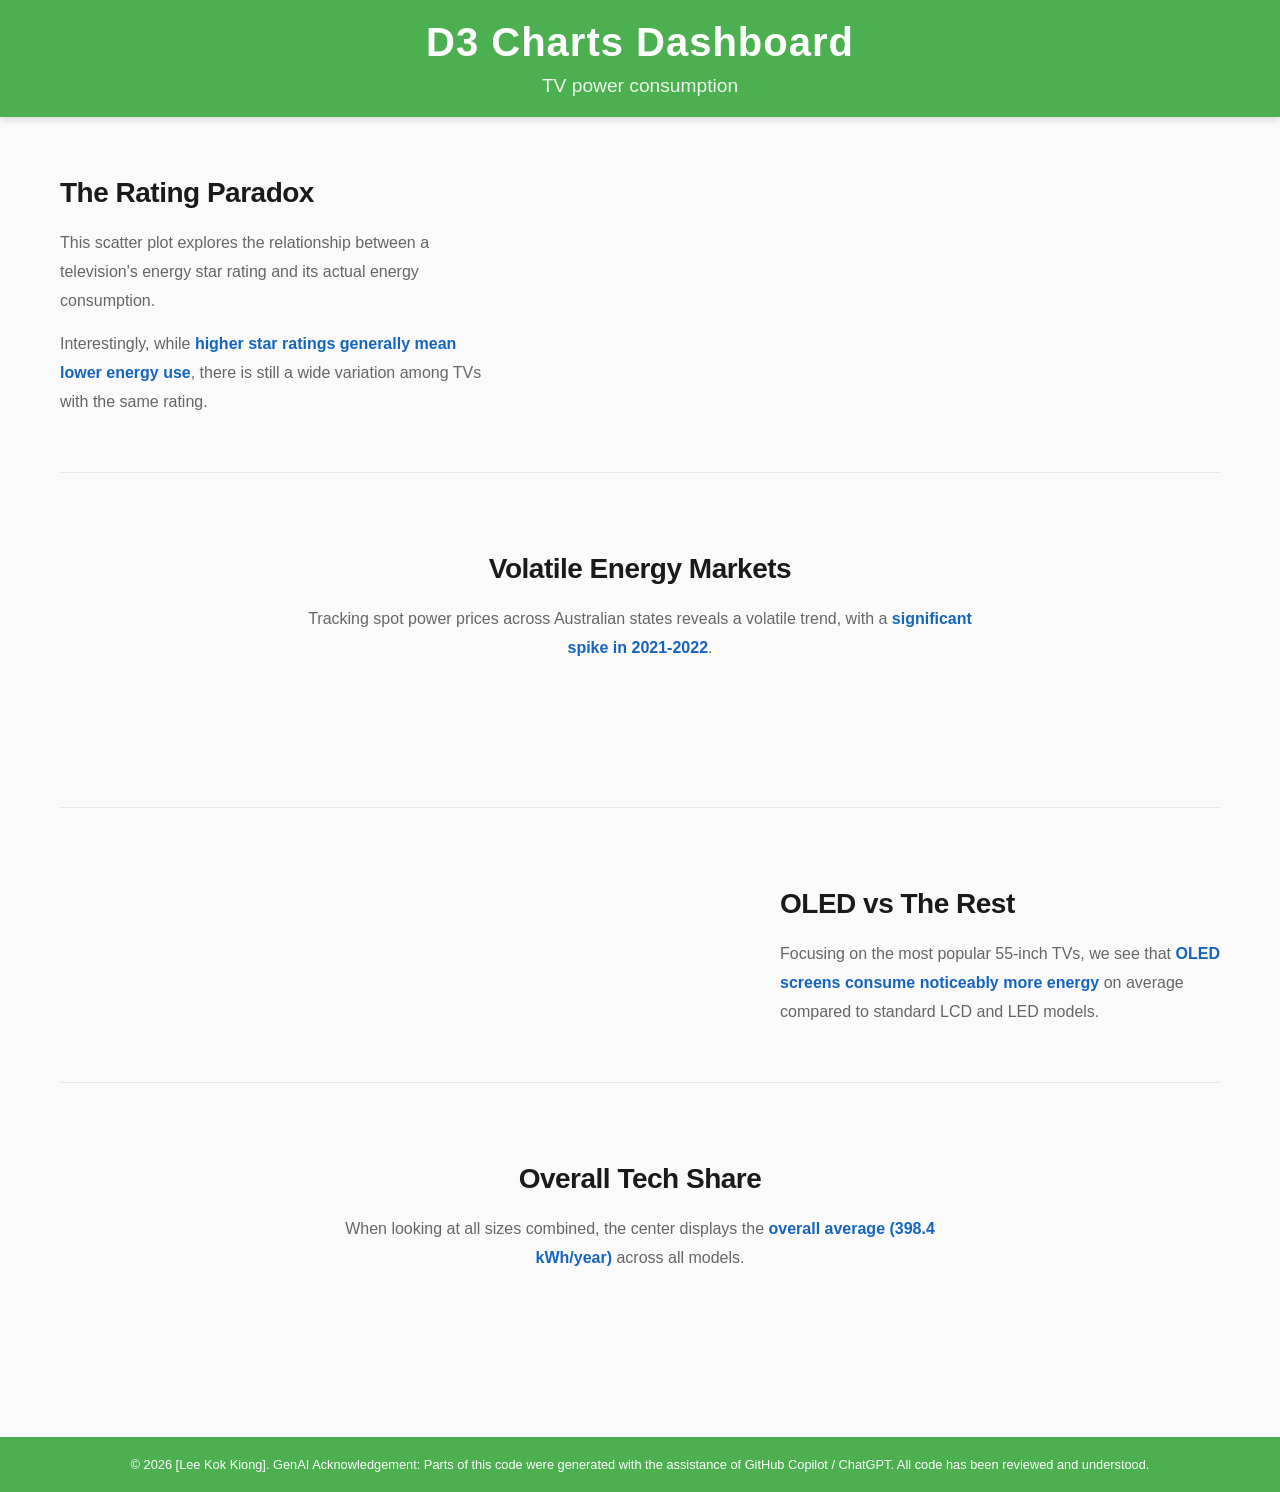
==== index.html @ 81afabbb "template" ====
<!DOCTYPE html>
<html lang="en">
<head>
  <meta charset="UTF-8">
  <meta name="viewport" content="width=device-width, initial-scale=1.0">
  <title>D3 Charts Dashboard - TV Power Consumption</title>
  <link rel="stylesheet" href="css/style.css">
</head>
<body>

  <header class="hero-header">
    <h1>D3 Charts Dashboard</h1>
    <p>TV power consumption</p>
  </header>

  <main class="dashboard-container">

    <section class="story-section">
      <div class="text-col">
        <h2>The Rating Paradox</h2>
        <p>This scatter plot explores the relationship between a television's energy star rating and its actual energy consumption.</p>
        <p>Interestingly, while <strong>higher star ratings generally mean lower energy use</strong>, there is still a wide variation among TVs with the same rating.</p>
      </div>
      <div class="chart-col">
        <div id="scatter-container"></div>
      </div>
    </section>

    <section class="story-section full-width-section">
      <div class="text-col centered">
        <h2>Volatile Energy Markets</h2>
        <p>Tracking spot power prices across Australian states reveals a volatile trend, with a <strong>significant spike in 2021-2022</strong>.</p>
      </div>
      <div class="chart-col wide-chart">
        <div id="line-container"></div>
      </div>
    </section>

    <section class="story-section reverse">
      <div class="text-col">
        <h2>OLED vs The Rest</h2>
        <p>Focusing on the most popular 55-inch TVs, we see that <strong>OLED screens consume noticeably more energy</strong> on average compared to standard LCD and LED models.</p>
      </div>
      <div class="chart-col">
        <div id="bar-container"></div>
      </div>
    </section>

    <section class="story-section centered-section">
      <div class="text-col centered">
        <h2>Overall Tech Share</h2>
        <p>When looking at all sizes combined, the center displays the <strong>overall average (398.4 kWh/year)</strong> across all models.</p>
      </div>
      <div class="chart-col">
        <div id="donut-container"></div>
      </div>
    </section>
  </main>

  <footer class="page-footer">
    <p>&copy; 2026 [Lee Kok Kiong]. GenAI Acknowledgement: Parts of this code were generated with the assistance of GitHub Copilot / ChatGPT. All code has been reviewed and understood.</p>
  </footer>

  <script src="https://d3js.org/d3.v7.min.js"></script>
  
  <script src="js/scatter-plot.js"></script>
  <script src="js/line-chart.js"></script>
  <script src="js/bar-chart.js"></script>
  <script src="js/donut-chart.js"></script>
  <script src="js/script.js"></script>
</body>
</html>
---- css/style.css ----
* {
  box-sizing: border-box;
  margin: 0;
  padding: 0;
}

.hero-header {
  background-color: #4caf50;
  color: white;
  text-align: center;
  padding: 20px 20px;
  box-shadow: 0 4px 6px rgba(0,0,0,0.1);
}

.hero-header h1 {
  font-size: 2.5rem;
  font-weight: 700;
  margin-bottom: 10px;
  letter-spacing: 1px;
}

.hero-header p {
  font-size: 1.2rem;
  font-weight: 400;
  opacity: 0.9;
}

body {
  background-color: #fafafa;
  font-family: Arial, Helvetica, sans-serif;
}

.dashboard-container {
  max-width: 1200px;
  margin: 60px auto;
  padding: 0 20px;
}

.story-section {
  display: flex;
  align-items: center;
  gap: 60px;
  margin-bottom: 80px;
  padding-bottom: 40px;
  border-bottom: 1px solid #eaeaea;
}

.text-col {
  flex: 1;
}

.text-col h2 {
  font-size: 28px;
  color: #1a1a1a;
  margin-bottom: 20px;
  font-weight: 800;
  letter-spacing: -0.5px;
}

.text-col p {
  font-size: 16px;
  color: #666;
  line-height: 1.8;
  margin-bottom: 15px;
}

.text-col strong {
  color: #1565c0;
  font-weight: 600;
}

.chart-col {
  flex: 1.5;
  min-width: 0;
}

.centered-section .chart-col {
  flex: 2.5;
  width: 100%;
}

.chart-col svg {
  width: 100%;
  height: auto;
}

.story-section.reverse {
  flex-direction: row-reverse;
}

.full-width-section {
  flex-direction: column;
  align-items: center;
}
.full-width-section .text-col.centered {
  text-align: center;
  max-width: 700px;
  margin-bottom: 30px;
}
.full-width-section .wide-chart {
  width: 100%;
}

.centered-section {
  flex-direction: column;
  align-items: center;
  border-bottom: none;
}
.centered-section .text-col {
  text-align: center;
  max-width: 600px;
  margin-bottom: 30px;
}

.centered-section {
  gap: 0px;
}

.chart-col svg {
  width: 100%;
  height: auto;
  max-height: 550px;
  display: block;
  margin: 0 auto;
}

#donut-container {
  width: 100%;
  display: flex;
  justify-content: center;
}

#donut-container svg {
  width: 100% !important;
  max-width: 90% !important;
  max-height: 600px !important;
  display: block;
  margin: 0 auto;
}

@media (max-width: 900px) {
  .story-section {
    flex-direction: column !important;
    gap: 30px;
    margin-bottom: 50px;
  }
}

.page-footer {
  text-align: center;
  padding: 20px;
  background-color: #4caf50;
  font-size: 0.8rem;
  color: white;
  margin-top: auto;
}
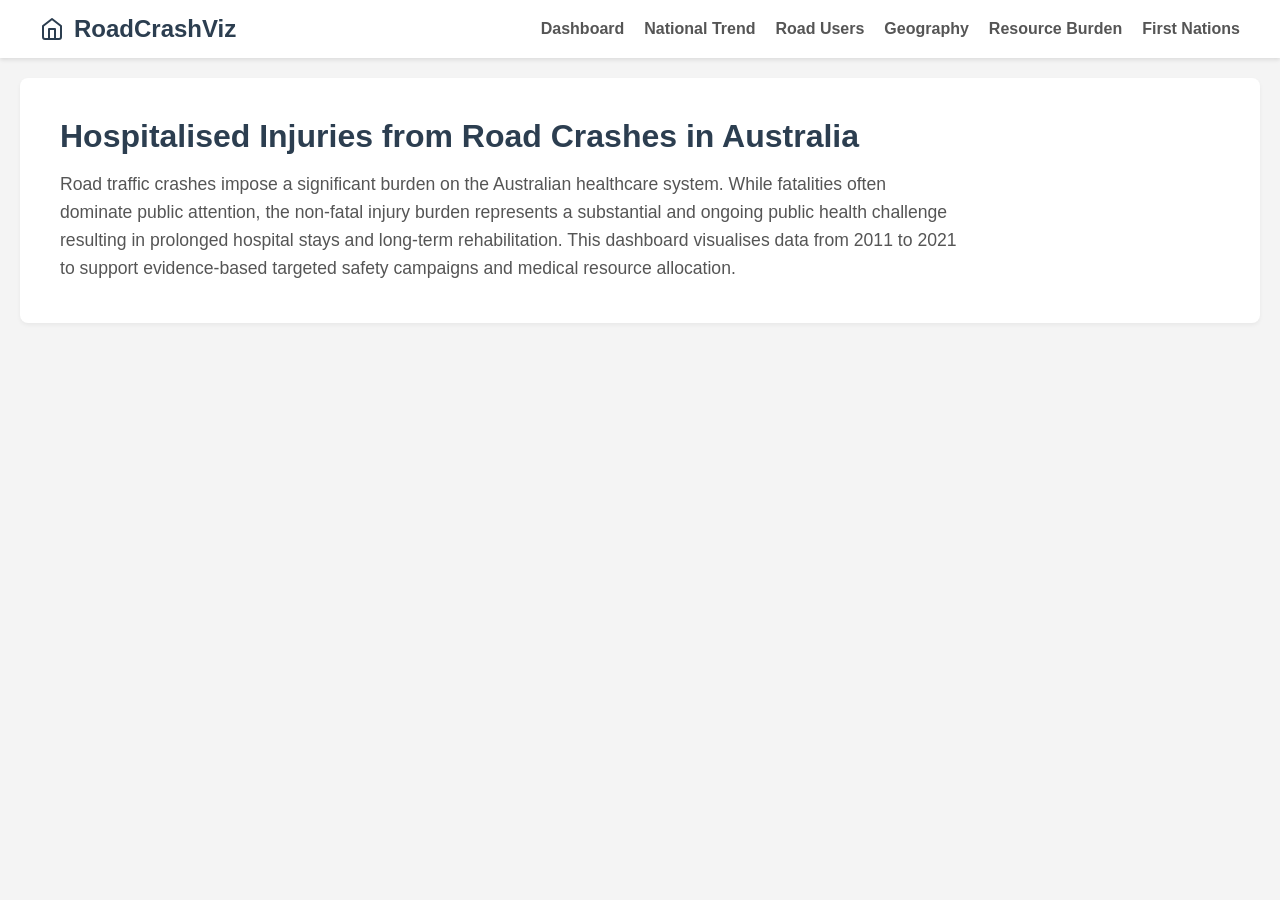
==== commit c107e453: "Revise index.html for Road Crash Dashboard Updated the HTML structure and content for a dashboard on" ====
--- a/index.html
+++ b/index.html
@@ -1,72 +1,109 @@
 <!DOCTYPE html>
 <html lang="en">
 <head>
-  <meta charset="UTF-8">
-  <meta name="viewport" content="width=device-width, initial-scale=1.0">
-  <title>D3 Charts Dashboard - TV Power Consumption</title>
-  <link rel="stylesheet" href="css/style.css">
+    <meta charset="UTF-8">
+    <meta name="viewport" content="width=device-width, initial-scale=1.0">
+    <title>Hospitalised Injuries from Road Crashes</title>
+    <style>
+        /* General Reset */
+        * {
+            margin: 0;
+            padding: 0;
+            box-sizing: border-box;
+            font-family: Arial, sans-serif;
+        }
+
+        body {
+            background-color: #f4f4f4;
+            color: #333;
+        }
+
+        /* Navigation Bar */
+        .navbar {
+            display: flex;
+            justify-content: space-between;
+            align-items: center;
+            background-color: #ffffff;
+            padding: 15px 40px;
+            box-shadow: 0 2px 4px rgba(0,0,0,0.1);
+        }
+
+        .logo {
+            font-size: 1.5rem;
+            font-weight: bold;
+            color: #2c3e50;
+            display: flex;
+            align-items: center;
+            gap: 10px;
+        }
+
+        .nav-links {
+            list-style: none;
+            display: flex;
+            gap: 20px;
+        }
+
+        .nav-links a {
+            text-decoration: none;
+            color: #555;
+            font-weight: bold;
+            transition: color 0.3s ease;
+        }
+
+        .nav-links a:hover {
+            color: #007bff;
+        }
+
+        /* Hero / Description Section */
+        .hero-section {
+            background-color: #ffffff;
+            padding: 40px;
+            margin: 20px;
+            border-radius: 8px;
+            box-shadow: 0 2px 4px rgba(0,0,0,0.05);
+        }
+
+        .hero-section h1 {
+            font-size: 2rem;
+            margin-bottom: 15px;
+            color: #2c3e50;
+        }
+
+        .hero-section p {
+            font-size: 1.1rem;
+            line-height: 1.6;
+            color: #555;
+            max-width: 900px;
+        }
+    </style>
 </head>
 <body>
 
-  <header class="hero-header">
-    <h1>D3 Charts Dashboard</h1>
-    <p>TV power consumption</p>
-  </header>
+    <!-- Navigation Bar -->
+    <nav class="navbar">
+        <div class="logo">
+            <!-- Simple SVG Logo -->
+            <svg width="24" height="24" viewBox="0 0 24 24" fill="none" stroke="#2c3e50" stroke-width="2" stroke-linecap="round" stroke-linejoin="round">
+                <path d="M3 9l9-7 9 7v11a2 2 0 0 1-2 2H5a2 2 0 0 1-2-2z"></path>
+                <polyline points="9 22 9 12 15 12 15 22"></polyline>
+            </svg>
+            RoadCrashViz
+        </div>
+        <ul class="nav-links">
+            <li><a href="#dashboard">Dashboard</a></li>
+            <li><a href="#q1">National Trend</a></li>
+            <li><a href="#q2">Road Users</a></li>
+            <li><a href="#q3">Geography</a></li>
+            <li><a href="#q4">Resource Burden</a></li>
+            <li><a href="#q5">First Nations</a></li>
+        </ul>
+    </nav>
 
-  <main class="dashboard-container">
+    <!-- Description Section -->
+    <header class="hero-section">
+        <h1>Hospitalised Injuries from Road Crashes in Australia</h1>
+        <p>Road traffic crashes impose a significant burden on the Australian healthcare system. While fatalities often dominate public attention, the non-fatal injury burden represents a substantial and ongoing public health challenge resulting in prolonged hospital stays and long-term rehabilitation. This dashboard visualises data from 2011 to 2021 to support evidence-based targeted safety campaigns and medical resource allocation.</p>
+    </header>
 
-    <section class="story-section">
-      <div class="text-col">
-        <h2>The Rating Paradox</h2>
-        <p>This scatter plot explores the relationship between a television's energy star rating and its actual energy consumption.</p>
-        <p>Interestingly, while <strong>higher star ratings generally mean lower energy use</strong>, there is still a wide variation among TVs with the same rating.</p>
-      </div>
-      <div class="chart-col">
-        <div id="scatter-container"></div>
-      </div>
-    </section>
-
-    <section class="story-section full-width-section">
-      <div class="text-col centered">
-        <h2>Volatile Energy Markets</h2>
-        <p>Tracking spot power prices across Australian states reveals a volatile trend, with a <strong>significant spike in 2021-2022</strong>.</p>
-      </div>
-      <div class="chart-col wide-chart">
-        <div id="line-container"></div>
-      </div>
-    </section>
-
-    <section class="story-section reverse">
-      <div class="text-col">
-        <h2>OLED vs The Rest</h2>
-        <p>Focusing on the most popular 55-inch TVs, we see that <strong>OLED screens consume noticeably more energy</strong> on average compared to standard LCD and LED models.</p>
-      </div>
-      <div class="chart-col">
-        <div id="bar-container"></div>
-      </div>
-    </section>
-
-    <section class="story-section centered-section">
-      <div class="text-col centered">
-        <h2>Overall Tech Share</h2>
-        <p>When looking at all sizes combined, the center displays the <strong>overall average (398.4 kWh/year)</strong> across all models.</p>
-      </div>
-      <div class="chart-col">
-        <div id="donut-container"></div>
-      </div>
-    </section>
-  </main>
-
-  <footer class="page-footer">
-    <p>&copy; 2026 [Lee Kok Kiong]. GenAI Acknowledgement: Parts of this code were generated with the assistance of GitHub Copilot / ChatGPT. All code has been reviewed and understood.</p>
-  </footer>
-
-  <script src="https://d3js.org/d3.v7.min.js"></script>
-  
-  <script src="js/scatter-plot.js"></script>
-  <script src="js/line-chart.js"></script>
-  <script src="js/bar-chart.js"></script>
-  <script src="js/donut-chart.js"></script>
-  <script src="js/script.js"></script>
 </body>
-</html>+</html>
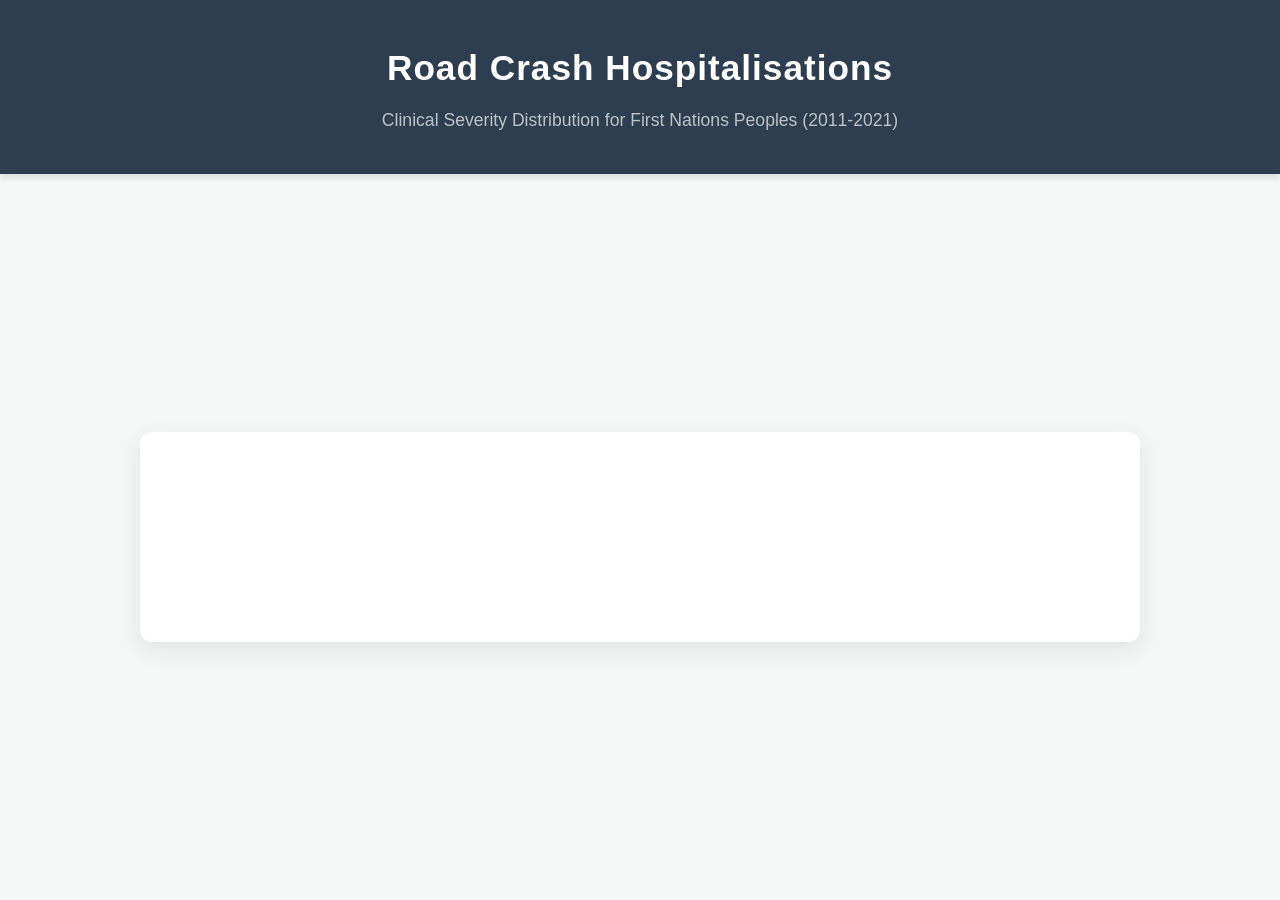
==== commit a7e181c3: "Q5" ====
--- a/index.html
+++ b/index.html
@@ -1,109 +1,27 @@
 <!DOCTYPE html>
 <html lang="en">
 <head>
-    <meta charset="UTF-8">
-    <meta name="viewport" content="width=device-width, initial-scale=1.0">
-    <title>Hospitalised Injuries from Road Crashes</title>
-    <style>
-        /* General Reset */
-        * {
-            margin: 0;
-            padding: 0;
-            box-sizing: border-box;
-            font-family: Arial, sans-serif;
-        }
-
-        body {
-            background-color: #f4f4f4;
-            color: #333;
-        }
-
-        /* Navigation Bar */
-        .navbar {
-            display: flex;
-            justify-content: space-between;
-            align-items: center;
-            background-color: #ffffff;
-            padding: 15px 40px;
-            box-shadow: 0 2px 4px rgba(0,0,0,0.1);
-        }
-
-        .logo {
-            font-size: 1.5rem;
-            font-weight: bold;
-            color: #2c3e50;
-            display: flex;
-            align-items: center;
-            gap: 10px;
-        }
-
-        .nav-links {
-            list-style: none;
-            display: flex;
-            gap: 20px;
-        }
-
-        .nav-links a {
-            text-decoration: none;
-            color: #555;
-            font-weight: bold;
-            transition: color 0.3s ease;
-        }
-
-        .nav-links a:hover {
-            color: #007bff;
-        }
-
-        /* Hero / Description Section */
-        .hero-section {
-            background-color: #ffffff;
-            padding: 40px;
-            margin: 20px;
-            border-radius: 8px;
-            box-shadow: 0 2px 4px rgba(0,0,0,0.05);
-        }
-
-        .hero-section h1 {
-            font-size: 2rem;
-            margin-bottom: 15px;
-            color: #2c3e50;
-        }
-
-        .hero-section p {
-            font-size: 1.1rem;
-            line-height: 1.6;
-            color: #555;
-            max-width: 900px;
-        }
-    </style>
+  <meta charset="UTF-8">
+  <meta name="viewport" content="width=device-width, initial-scale=1.0">
+  <title>Q5: First Nations Clinical Severity</title>
+  <link rel="stylesheet" href="css/style.css">
 </head>
 <body>
 
-    <!-- Navigation Bar -->
-    <nav class="navbar">
-        <div class="logo">
-            <!-- Simple SVG Logo -->
-            <svg width="24" height="24" viewBox="0 0 24 24" fill="none" stroke="#2c3e50" stroke-width="2" stroke-linecap="round" stroke-linejoin="round">
-                <path d="M3 9l9-7 9 7v11a2 2 0 0 1-2 2H5a2 2 0 0 1-2-2z"></path>
-                <polyline points="9 22 9 12 15 12 15 22"></polyline>
-            </svg>
-            RoadCrashViz
-        </div>
-        <ul class="nav-links">
-            <li><a href="#dashboard">Dashboard</a></li>
-            <li><a href="#q1">National Trend</a></li>
-            <li><a href="#q2">Road Users</a></li>
-            <li><a href="#q3">Geography</a></li>
-            <li><a href="#q4">Resource Burden</a></li>
-            <li><a href="#q5">First Nations</a></li>
-        </ul>
-    </nav>
+  <header class="hero-header">
+    <h1>Road Crash Hospitalisations</h1>
+    <p>Clinical Severity Distribution for First Nations Peoples (2011-2021)</p>
+  </header>
 
-    <!-- Description Section -->
-    <header class="hero-section">
-        <h1>Hospitalised Injuries from Road Crashes in Australia</h1>
-        <p>Road traffic crashes impose a significant burden on the Australian healthcare system. While fatalities often dominate public attention, the non-fatal injury burden represents a substantial and ongoing public health challenge resulting in prolonged hospital stays and long-term rehabilitation. This dashboard visualises data from 2011 to 2021 to support evidence-based targeted safety campaigns and medical resource allocation.</p>
-    </header>
+  <main class="dashboard-container">
+    <div class="chart-wrapper">
+      <svg id="q5-heatmap"></svg>
+    </div>
+  </main>
 
+  <div id="tooltip"></div>
+
+  <script src="https://d3js.org/d3.v7.min.js"></script>
+  <script src="js/q5.js"></script>
 </body>
-</html>
+</html>
--- a/css/style.css
+++ b/css/style.css
@@ -0,0 +1,140 @@
+/* ==========================================================================
+   1. Global Reset & Base Styles
+   ========================================================================== */
+* {
+    box-sizing: border-box;
+    margin: 0;
+    padding: 0;
+}
+
+body {
+    font-family: 'Segoe UI', Roboto, Helvetica, Arial, sans-serif;
+    background-color: #f4f7f6; /* 柔和的浅灰背景 | Soft light grey background */
+    color: #333;
+    line-height: 1.6;
+    display: flex;
+    flex-direction: column;
+    min-height: 100vh;
+}
+
+/* ==========================================================================
+   2. Header (顶部横条)
+   ========================================================================== */
+.hero-header {
+    background-color: #2c3e50;
+    color: #ffffff;
+    text-align: center;
+    padding: 40px 20px;
+    box-shadow: 0 4px 6px rgba(0,0,0,0.1);
+}
+
+.hero-header h1 {
+    font-size: 2.2rem;
+    margin-bottom: 10px;
+    letter-spacing: 1px;
+}
+
+.hero-header p {
+    font-size: 1.1rem;
+    color: #bdc3c7;
+}
+
+/* ==========================================================================
+   3. Dashboard Container (图表主区域)
+   ========================================================================== */
+.dashboard-container {
+    flex: 1;
+    display: flex;
+    justify-content: center;
+    align-items: center;
+    padding: 40px 20px;
+    width: 100%;
+}
+
+/* 给图表加一个白色卡片底座，更有质感 */
+/* Add a white card base to the chart for better texture/quality */
+.chart-wrapper {
+    background-color: #ffffff;
+    border-radius: 12px;
+    padding: 30px;
+    box-shadow: 0 8px 24px rgba(0,0,0,0.08);
+    width: 100%;
+    max-width: 1000px;
+    display: flex;
+    justify-content: center;
+    overflow-x: auto; /* 防止小屏幕下图表撑破容器 | Prevent chart from breaking container on small screens */
+}
+
+/* ==========================================================================
+   4. D3 Chart Specific Styles (热力图)
+   ========================================================================== */
+#q5-heatmap {
+    width: 100%;
+    height: auto;
+    max-width: 900px;
+    overflow: visible; /* 允许图例等元素溢出显示 | Allow elements like legends to overflow */
+}
+
+/* 热力图方块样式 */
+/* Heatmap cell styles */
+.cell {
+    transition: stroke 0.2s, opacity 0.2s;
+    cursor: pointer;
+}
+
+/* 鼠标悬停时高亮边框 */
+/* Highlight border on hover */
+.cell:hover {
+    stroke: #2c3e50;
+    stroke-width: 2px;
+}
+
+/* 坐标轴通用样式 */
+/* Axis general styles */
+.x-axis text,
+.y-axis text {
+    font-size: 13px;
+    fill: #555;
+    font-weight: 500;
+}
+
+.x-axis path,
+.y-axis path,
+.x-axis line,
+.y-axis line {
+    stroke: #ddd;
+}
+
+/* 轴标签 */
+/* Axis labels */
+.axis-label {
+    font-size: 14px;
+    font-weight: bold;
+    fill: #2c3e50;
+}
+
+/* 图例文字 */
+/* Legend text */
+.legend-label {
+    font-size: 12px;
+    fill: #666;
+    font-weight: 500;
+}
+
+/* ==========================================================================
+   5. Tooltip Styles (全局悬浮提示框)
+   ========================================================================== */
+#tooltip {
+    position: absolute;
+    opacity: 0;
+    background-color: rgba(0, 0, 0, 0.85);
+    color: #ffffff;
+    padding: 10px 14px;
+    border-radius: 6px;
+    pointer-events: none; /* 防止鼠标挡住提示框，导致闪烁 */
+    font-size: 14px;
+    transition: opacity 0.2s ease-in-out;
+    box-shadow: 0 4px 8px rgba(0, 0, 0, 0.2);
+    z-index: 1000;
+    line-height: 1.5; /* 让多行文字（比如年份+年龄）间距更好看 */
+}
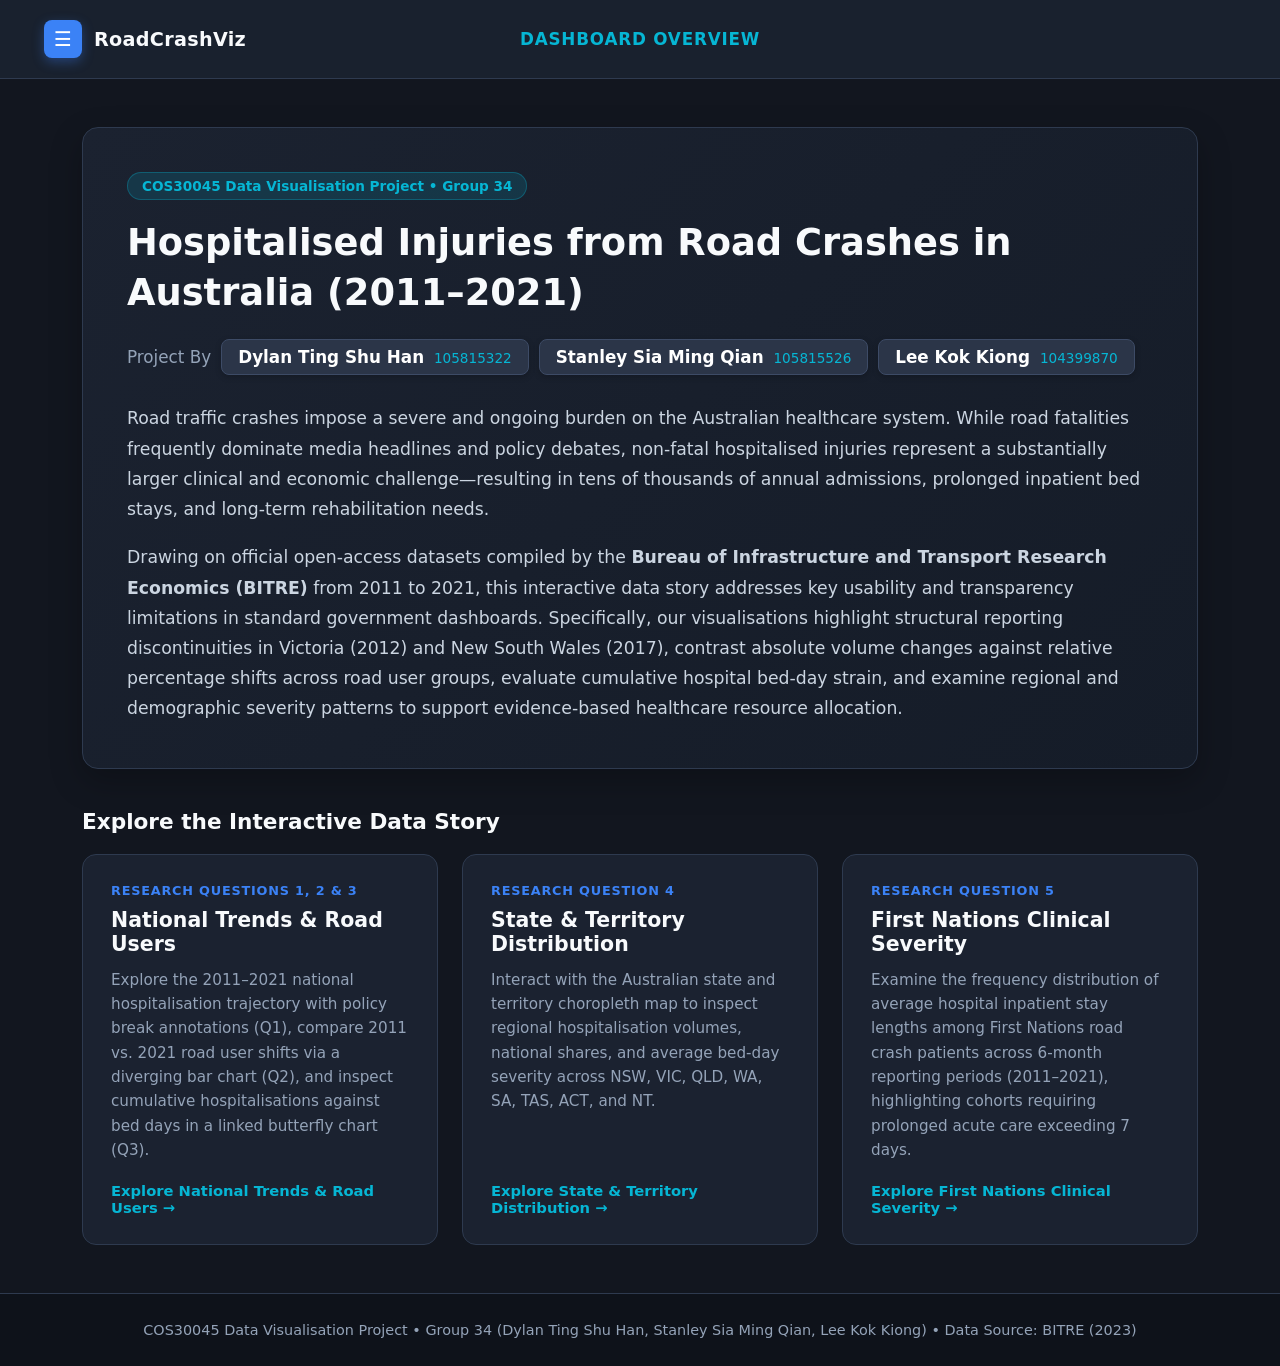
==== commit 1c0933d8: "Updated Version 2 refine index.html and create q1_2_3.html" ====
--- a/index.html
+++ b/index.html
@@ -1,27 +1,438 @@
 <!DOCTYPE html>
 <html lang="en">
 <head>
-  <meta charset="UTF-8">
-  <meta name="viewport" content="width=device-width, initial-scale=1.0">
-  <title>Q5: First Nations Clinical Severity</title>
-  <link rel="stylesheet" href="css/style.css">
+    <meta charset="UTF-8">
+    <meta name="viewport" content="width=device-width, initial-scale=1.0">
+    <title>Dashboard | Australian Road Crash Hospitalisations (2011–2021)</title>
+    <style>
+        :root {
+            --bg-dark: #12161f;
+            --bg-card: #1b2230;
+            --bg-card-hover: #232c3d;
+            --accent-blue: #3b82f6;
+            --accent-cyan: #06b6d4;
+            --accent-purple: #8b5cf6;
+            --text-main: #f8fafc;
+            --text-muted: #94a3b8;
+            --border-color: #2e3a4f;
+        }
+
+        * {
+            margin: 0;
+            padding: 0;
+            box-sizing: border-box;
+            font-family: 'Segoe UI', system-ui, -apple-system, sans-serif;
+        }
+
+        body {
+            background-color: var(--bg-dark);
+            color: var(--text-main);
+            min-height: 100vh;
+            display: flex;
+            flex-direction: column;
+        }
+
+        /* Top Navigation Bar (Left-Top Menu Only) */
+        .navbar {
+            display: grid;
+            grid-template-columns: 1fr auto 1fr;
+            align-items: center;
+            background-color: rgba(27, 34, 48, 0.95);
+            backdrop-filter: blur(10px);
+            padding: 16px 40px;
+            border-bottom: 1px solid var(--border-color);
+            position: sticky;
+            top: 0;
+            z-index: 200;
+        }
+
+        .nav-left {
+            position: relative;
+            display: flex;
+            align-items: center;
+            gap: 14px;
+            justify-self: start;
+        }
+
+        .menu-toggle {
+            display: flex;
+            align-items: center;
+            gap: 12px;
+            background: transparent;
+            border: none;
+            color: var(--text-main);
+            cursor: pointer;
+            padding: 4px 8px 4px 4px;
+            border-radius: 10px;
+            transition: background 0.2s ease;
+        }
+
+        .menu-toggle:hover {
+            background: rgba(255, 255, 255, 0.06);
+        }
+
+        .menu-icon {
+            background: var(--accent-blue);
+            color: white;
+            width: 38px;
+            height: 38px;
+            border-radius: 8px;
+            display: flex;
+            align-items: center;
+            justify-content: center;
+            font-size: 1.25rem;
+            font-weight: bold;
+            box-shadow: 0 4px 12px rgba(59, 130, 246, 0.35);
+            transition: background 0.2s ease;
+        }
+
+        .menu-toggle:hover .menu-icon {
+            background: #2563eb;
+        }
+
+        .brand-title {
+            font-size: 1.2rem;
+            font-weight: 700;
+            letter-spacing: 0.3px;
+            color: var(--text-main);
+        }
+
+        /* Left-Top Dropdown Navigation Menu */
+        .dropdown-menu {
+            position: absolute;
+            top: calc(100% + 14px);
+            left: 0;
+            width: 320px;
+            background-color: #1b2230;
+            border: 1px solid var(--border-color);
+            border-radius: 12px;
+            box-shadow: 0 16px 36px rgba(0, 0, 0, 0.55);
+            padding: 10px;
+            display: none;
+            flex-direction: column;
+            gap: 6px;
+            z-index: 300;
+        }
+
+        .dropdown-menu.open {
+            display: flex;
+        }
+
+        .dropdown-header {
+            font-size: 0.75rem;
+            text-transform: uppercase;
+            letter-spacing: 0.8px;
+            color: var(--text-muted);
+            padding: 8px 12px 4px;
+            font-weight: 700;
+        }
+
+        .dropdown-link {
+            display: flex;
+            flex-direction: column;
+            text-decoration: none;
+            padding: 10px 14px;
+            border-radius: 8px;
+            transition: all 0.2s ease;
+            border: 1px solid transparent;
+        }
+
+        .dropdown-link:hover {
+            background-color: rgba(59, 130, 246, 0.12);
+            border-color: rgba(59, 130, 246, 0.3);
+        }
+
+        .dropdown-link.active {
+            background-color: rgba(59, 130, 246, 0.2);
+            border-color: rgba(59, 130, 246, 0.5);
+        }
+
+        .dropdown-link-title {
+            font-size: 0.95rem;
+            font-weight: 700;
+            color: var(--text-main);
+            margin-bottom: 2px;
+        }
+
+        .dropdown-link-sub {
+            font-size: 0.8rem;
+            color: var(--text-muted);
+        }
+
+        .page-indicator {
+            font-size: 1.05rem;
+            font-weight: 700;
+            color: var(--accent-cyan);
+            letter-spacing: 0.8px;
+            text-transform: uppercase;
+            justify-self: center;
+        }
+
+        /* Main Container */
+        .container {
+            max-width: 1180px;
+            margin: 0 auto;
+            padding: 48px 32px;
+            flex: 1;
+        }
+
+        /* Hero Banner with Author Badges */
+        .hero-banner {
+            background: linear-gradient(135deg, #1b2230 0%, #151c28 100%);
+            border: 1px solid var(--border-color);
+            border-radius: 16px;
+            padding: 44px;
+            margin-bottom: 40px;
+            box-shadow: 0 12px 32px rgba(0, 0, 0, 0.25);
+        }
+
+        .project-tag {
+            display: inline-block;
+            background: rgba(6, 182, 212, 0.15);
+            color: var(--accent-cyan);
+            border: 1px solid rgba(6, 182, 212, 0.3);
+            padding: 5px 14px;
+            border-radius: 999px;
+            font-size: 0.85rem;
+            font-weight: 600;
+            margin-bottom: 18px;
+        }
+
+        .hero-title {
+            font-size: 2.3rem;
+            line-height: 1.35;
+            margin-bottom: 22px;
+            font-weight: 800;
+        }
+
+        .team-pills {
+            display: flex;
+            flex-wrap: wrap;
+            align-items: center;
+            gap: 10px;
+            margin-bottom: 28px;
+            font-size: 1.05rem;
+            color: var(--text-muted);
+        }
+
+        .member-badge {
+            background-color: #2b3548;
+            color: #ffffff;
+            padding: 7px 16px;
+            border-radius: 8px;
+            font-weight: 700;
+            border: 1px solid #3d4b66;
+            box-shadow: 0 2px 6px rgba(0,0,0,0.2);
+        }
+
+        .member-id {
+            color: var(--accent-cyan);
+            font-size: 0.85rem;
+            font-weight: 500;
+            margin-left: 4px;
+        }
+
+        .narrative-text p {
+            font-size: 1.08rem;
+            line-height: 1.75;
+            color: #cbd5e1;
+            margin-bottom: 18px;
+        }
+
+        .narrative-text p:last-child {
+            margin-bottom: 0;
+        }
+
+        /* Topic Navigation Cards */
+        .section-heading {
+            font-size: 1.35rem;
+            font-weight: 700;
+            margin-bottom: 20px;
+            color: var(--text-main);
+        }
+
+        .page-cards {
+            display: grid;
+            grid-template-columns: repeat(auto-fit, minmax(320px, 1fr));
+            gap: 24px;
+        }
+
+        .page-card {
+            background-color: var(--bg-card);
+            border: 1px solid var(--border-color);
+            border-radius: 14px;
+            padding: 28px;
+            text-decoration: none;
+            color: inherit;
+            display: flex;
+            flex-direction: column;
+            justify-content: space-between;
+            transition: all 0.25s ease;
+        }
+
+        .page-card:hover {
+            transform: translateY(-5px);
+            background-color: var(--bg-card-hover);
+            border-color: var(--accent-blue);
+            box-shadow: 0 10px 25px rgba(59, 130, 246, 0.15);
+        }
+
+        .page-card-tag {
+            font-size: 0.8rem;
+            font-weight: 700;
+            color: var(--accent-blue);
+            text-transform: uppercase;
+            letter-spacing: 0.8px;
+            margin-bottom: 10px;
+        }
+
+        .page-card h3 {
+            font-size: 1.28rem;
+            margin-bottom: 12px;
+            color: var(--text-main);
+        }
+
+        .page-card p {
+            font-size: 0.95rem;
+            color: var(--text-muted);
+            line-height: 1.6;
+            margin-bottom: 20px;
+        }
+
+        .card-cta {
+            font-size: 0.92rem;
+            font-weight: 700;
+            color: var(--accent-cyan);
+            display: flex;
+            align-items: center;
+            gap: 6px;
+        }
+
+        footer {
+            text-align: center;
+            padding: 28px;
+            border-top: 1px solid var(--border-color);
+            color: var(--text-muted);
+            font-size: 0.9rem;
+            background-color: #0e121a;
+        }
+    </style>
 </head>
 <body>
 
-  <header class="hero-header">
-    <h1>Road Crash Hospitalisations</h1>
-    <p>Clinical Severity Distribution for First Nations Peoples (2011-2021)</p>
-  </header>
-
-  <main class="dashboard-container">
-    <div class="chart-wrapper">
-      <svg id="q5-heatmap"></svg>
-    </div>
-  </main>
-
-  <div id="tooltip"></div>
-
-  <script src="https://d3js.org/d3.v7.min.js"></script>
-  <script src="js/q5.js"></script>
+    <!-- Top Navigation Bar (Left-Top Menu Button Only) -->
+    <nav class="navbar">
+        <div class="nav-left">
+            <button class="menu-toggle" id="menuBtn" aria-label="Toggle Navigation Menu">
+                <span class="menu-icon">☰</span>
+                <span class="brand-title">RoadCrashViz</span>
+            </button>
+
+            <!-- Dropdown Menu for All Project Pages -->
+            <div class="dropdown-menu" id="dropdownMenu">
+                <div class="dropdown-header">Select Visualisation Topic</div>
+                <a href="index.html" class="dropdown-link active">
+                    <span class="dropdown-link-title">Dashboard Overview</span>
+                    <span class="dropdown-link-sub">Project Scope, Motivation & Team</span>
+                </a>
+                <a href="q1_2_3.html" class="dropdown-link">
+                    <span class="dropdown-link-title">National Trends & Road Users</span>
+                    <span class="dropdown-link-sub">Q1 Trajectory, Q2 Net Shift & Q3 Bed Burden</span>
+                </a>
+                <a href="q4_australia_map.html" class="dropdown-link">
+                    <span class="dropdown-link-title">State & Territory Distribution</span>
+                    <span class="dropdown-link-sub">Q4 Jurisdictional Geographic Map (2021)</span>
+                </a>
+                <a href="q5_first_nations.html" class="dropdown-link">
+                    <span class="dropdown-link-title">First Nations Clinical Severity</span>
+                    <span class="dropdown-link-sub">Q5 Inpatient Stay Duration Distribution</span>
+                </a>
+            </div>
+        </div>
+
+        <div class="page-indicator">Dashboard Overview</div>
+        <div></div>
+    </nav>
+
+    <!-- Main Content -->
+    <main class="container">
+        <section class="hero-banner">
+            <span class="project-tag">COS30045 Data Visualisation Project • Group 34</span>
+            <h1 class="hero-title">Hospitalised Injuries from Road Crashes in Australia (2011–2021)</h1>
+            
+            <div class="team-pills">
+                <span>Project By</span>
+                <span class="member-badge">Dylan Ting Shu Han <span class="member-id">105815322</span></span>
+                <span class="member-badge">Stanley Sia Ming Qian <span class="member-id">105815526</span></span>
+                <span class="member-badge">Lee Kok Kiong <span class="member-id">104399870</span></span>
+            </div>
+
+            <div class="narrative-text">
+                <p>
+                    Road traffic crashes impose a severe and ongoing burden on the Australian healthcare system. While road fatalities frequently dominate media headlines and policy debates, non-fatal hospitalised injuries represent a substantially larger clinical and economic challenge—resulting in tens of thousands of annual admissions, prolonged inpatient bed stays, and long-term rehabilitation needs.
+                </p>
+                <p>
+                    Drawing on official open-access datasets compiled by the <strong>Bureau of Infrastructure and Transport Research Economics (BITRE)</strong> from 2011 to 2021, this interactive data story addresses key usability and transparency limitations in standard government dashboards. Specifically, our visualisations highlight structural reporting discontinuities in Victoria (2012) and New South Wales (2017), contrast absolute volume changes against relative percentage shifts across road user groups, evaluate cumulative hospital bed-day strain, and examine regional and demographic severity patterns to support evidence-based healthcare resource allocation.
+                </p>
+            </div>
+        </section>
+
+        <!-- Topic Storyboard Modules -->
+        <h2 class="section-heading">Explore the Interactive Data Story</h2>
+        <section class="page-cards">
+            <a href="q1_2_3.html" class="page-card">
+                <div>
+                    <div class="page-card-tag">Research Questions 1, 2 & 3</div>
+                    <h3>National Trends & Road Users</h3>
+                    <p>
+                        Explore the 2011–2021 national hospitalisation trajectory with policy break annotations (Q1), compare 2011 vs. 2021 road user shifts via a diverging bar chart (Q2), and inspect cumulative hospitalisations against bed days in a linked butterfly chart (Q3).
+                    </p>
+                </div>
+                <div class="card-cta">Explore National Trends & Road Users →</div>
+            </a>
+
+            <a href="q4_australia_map.html" class="page-card">
+                <div>
+                    <div class="page-card-tag">Research Question 4</div>
+                    <h3>State & Territory Distribution</h3>
+                    <p>
+                        Interact with the Australian state and territory choropleth map to inspect regional hospitalisation volumes, national shares, and average bed-day severity across NSW, VIC, QLD, WA, SA, TAS, ACT, and NT.
+                    </p>
+                </div>
+                <div class="card-cta">Explore State & Territory Distribution →</div>
+            </a>
+
+            <a href="q5_first_nations.html" class="page-card">
+                <div>
+                    <div class="page-card-tag">Research Question 5</div>
+                    <h3>First Nations Clinical Severity</h3>
+                    <p>
+                        Examine the frequency distribution of average hospital inpatient stay lengths among First Nations road crash patients across 6-month reporting periods (2011–2021), highlighting cohorts requiring prolonged acute care exceeding 7 days.
+                    </p>
+                </div>
+                <div class="card-cta">Explore First Nations Clinical Severity →</div>
+            </a>
+        </section>
+    </main>
+
+    <footer>
+        COS30045 Data Visualisation Project • Group 34 (Dylan Ting Shu Han, Stanley Sia Ming Qian, Lee Kok Kiong) • Data Source: BITRE (2023)
+    </footer>
+
+    <script>
+        const menuBtn = document.getElementById("menuBtn");
+        const dropdownMenu = document.getElementById("dropdownMenu");
+
+        menuBtn.addEventListener("click", (e) => {
+            e.stopPropagation();
+            dropdownMenu.classList.toggle("open");
+        });
+
+        document.addEventListener("click", (e) => {
+            if (!dropdownMenu.contains(e.target) && !menuBtn.contains(e.target)) {
+                dropdownMenu.classList.remove("open");
+            }
+        });
+    </script>
 </body>
 </html>
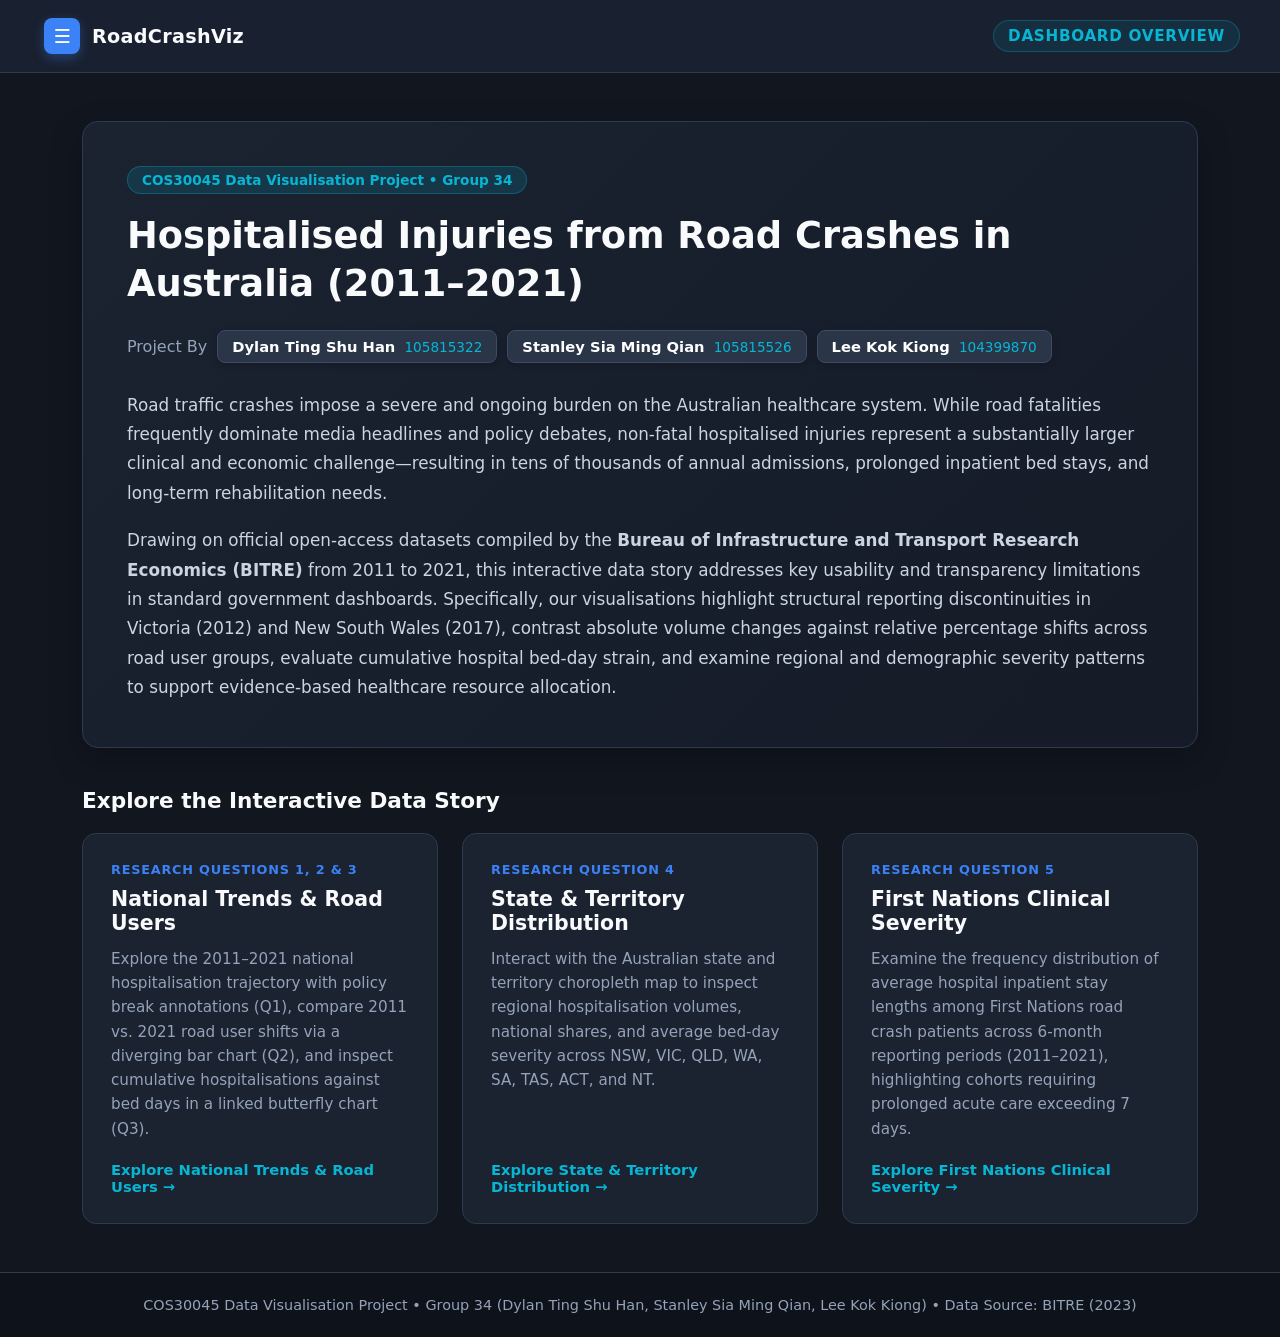
==== commit 17433eac: "Updated Version 3 refine index.html and q1_2_3.html" ====
--- a/index.html
+++ b/index.html
@@ -32,14 +32,16 @@
             flex-direction: column;
         }
 
-        /* Top Navigation Bar (Left-Top Menu Only) */
+        /* Responsive Top Navigation Bar (Adapts to Any Browser Width) */
         .navbar {
-            display: grid;
-            grid-template-columns: 1fr auto 1fr;
-            align-items: center;
-            background-color: rgba(27, 34, 48, 0.95);
+            display: flex;
+            justify-content: space-between;
+            align-items: center;
+            flex-wrap: wrap;
+            gap: 12px 20px;
+            background-color: rgba(27, 34, 48, 0.96);
             backdrop-filter: blur(10px);
-            padding: 16px 40px;
+            padding: 14px clamp(16px, 4vw, 40px);
             border-bottom: 1px solid var(--border-color);
             position: sticky;
             top: 0;
@@ -50,8 +52,7 @@
             position: relative;
             display: flex;
             align-items: center;
-            gap: 14px;
-            justify-self: start;
+            flex-shrink: 0;
         }
 
         .menu-toggle {
@@ -62,9 +63,10 @@
             border: none;
             color: var(--text-main);
             cursor: pointer;
-            padding: 4px 8px 4px 4px;
+            padding: 4px 10px 4px 4px;
             border-radius: 10px;
             transition: background 0.2s ease;
+            white-space: nowrap;
         }
 
         .menu-toggle:hover {
@@ -74,14 +76,15 @@
         .menu-icon {
             background: var(--accent-blue);
             color: white;
-            width: 38px;
-            height: 38px;
+            width: 36px;
+            height: 36px;
             border-radius: 8px;
             display: flex;
             align-items: center;
             justify-content: center;
-            font-size: 1.25rem;
+            font-size: 1.2rem;
             font-weight: bold;
+            flex-shrink: 0;
             box-shadow: 0 4px 12px rgba(59, 130, 246, 0.35);
             transition: background 0.2s ease;
         }
@@ -91,18 +94,31 @@
         }
 
         .brand-title {
-            font-size: 1.2rem;
+            font-size: clamp(1.05rem, 2vw, 1.2rem);
             font-weight: 700;
             letter-spacing: 0.3px;
             color: var(--text-main);
+        }
+
+        .page-indicator {
+            font-size: clamp(0.8rem, 1.4vw, 0.95rem);
+            font-weight: 700;
+            color: var(--accent-cyan);
+            letter-spacing: 0.7px;
+            text-transform: uppercase;
+            background: rgba(6, 182, 212, 0.1);
+            border: 1px solid rgba(6, 182, 212, 0.28);
+            padding: 6px 14px;
+            border-radius: 999px;
+            white-space: nowrap;
         }
 
         /* Left-Top Dropdown Navigation Menu */
         .dropdown-menu {
             position: absolute;
-            top: calc(100% + 14px);
+            top: calc(100% + 12px);
             left: 0;
-            width: 320px;
+            width: min(320px, calc(100vw - 32px));
             background-color: #1b2230;
             border: 1px solid var(--border-color);
             border-radius: 12px;
@@ -159,20 +175,12 @@
             color: var(--text-muted);
         }
 
-        .page-indicator {
-            font-size: 1.05rem;
-            font-weight: 700;
-            color: var(--accent-cyan);
-            letter-spacing: 0.8px;
-            text-transform: uppercase;
-            justify-self: center;
-        }
-
         /* Main Container */
         .container {
+            width: 100%;
             max-width: 1180px;
             margin: 0 auto;
-            padding: 48px 32px;
+            padding: clamp(24px, 4vw, 48px) clamp(16px, 3vw, 32px);
             flex: 1;
         }
 
@@ -181,7 +189,7 @@
             background: linear-gradient(135deg, #1b2230 0%, #151c28 100%);
             border: 1px solid var(--border-color);
             border-radius: 16px;
-            padding: 44px;
+            padding: clamp(24px, 4vw, 44px);
             margin-bottom: 40px;
             box-shadow: 0 12px 32px rgba(0, 0, 0, 0.25);
         }
@@ -199,8 +207,8 @@
         }
 
         .hero-title {
-            font-size: 2.3rem;
-            line-height: 1.35;
+            font-size: clamp(1.65rem, 3.5vw, 2.3rem);
+            line-height: 1.3;
             margin-bottom: 22px;
             font-weight: 800;
         }
@@ -211,18 +219,19 @@
             align-items: center;
             gap: 10px;
             margin-bottom: 28px;
-            font-size: 1.05rem;
+            font-size: 1rem;
             color: var(--text-muted);
         }
 
         .member-badge {
             background-color: #2b3548;
             color: #ffffff;
-            padding: 7px 16px;
+            padding: 7px 14px;
             border-radius: 8px;
             font-weight: 700;
             border: 1px solid #3d4b66;
             box-shadow: 0 2px 6px rgba(0,0,0,0.2);
+            font-size: 0.92rem;
         }
 
         .member-id {
@@ -233,7 +242,7 @@
         }
 
         .narrative-text p {
-            font-size: 1.08rem;
+            font-size: 1.05rem;
             line-height: 1.75;
             color: #cbd5e1;
             margin-bottom: 18px;
@@ -253,7 +262,7 @@
 
         .page-cards {
             display: grid;
-            grid-template-columns: repeat(auto-fit, minmax(320px, 1fr));
+            grid-template-columns: repeat(auto-fit, minmax(290px, 1fr));
             gap: 24px;
         }
 
@@ -310,7 +319,7 @@
 
         footer {
             text-align: center;
-            padding: 28px;
+            padding: 24px 16px;
             border-top: 1px solid var(--border-color);
             color: var(--text-muted);
             font-size: 0.9rem;
@@ -320,7 +329,7 @@
 </head>
 <body>
 
-    <!-- Top Navigation Bar (Left-Top Menu Button Only) -->
+    <!-- Responsive Top Navigation Bar -->
     <nav class="navbar">
         <div class="nav-left">
             <button class="menu-toggle" id="menuBtn" aria-label="Toggle Navigation Menu">
@@ -335,7 +344,7 @@
                     <span class="dropdown-link-title">Dashboard Overview</span>
                     <span class="dropdown-link-sub">Project Scope, Motivation & Team</span>
                 </a>
-                <a href="q1_2_3.html" class="dropdown-link">
+                <a href="Q1_2_3.html" class="dropdown-link">
                     <span class="dropdown-link-title">National Trends & Road Users</span>
                     <span class="dropdown-link-sub">Q1 Trajectory, Q2 Net Shift & Q3 Bed Burden</span>
                 </a>
@@ -351,7 +360,6 @@
         </div>
 
         <div class="page-indicator">Dashboard Overview</div>
-        <div></div>
     </nav>
 
     <!-- Main Content -->
@@ -380,7 +388,7 @@
         <!-- Topic Storyboard Modules -->
         <h2 class="section-heading">Explore the Interactive Data Story</h2>
         <section class="page-cards">
-            <a href="q1_2_3.html" class="page-card">
+            <a href="Q1_2_3.html" class="page-card">
                 <div>
                     <div class="page-card-tag">Research Questions 1, 2 & 3</div>
                     <h3>National Trends & Road Users</h3>
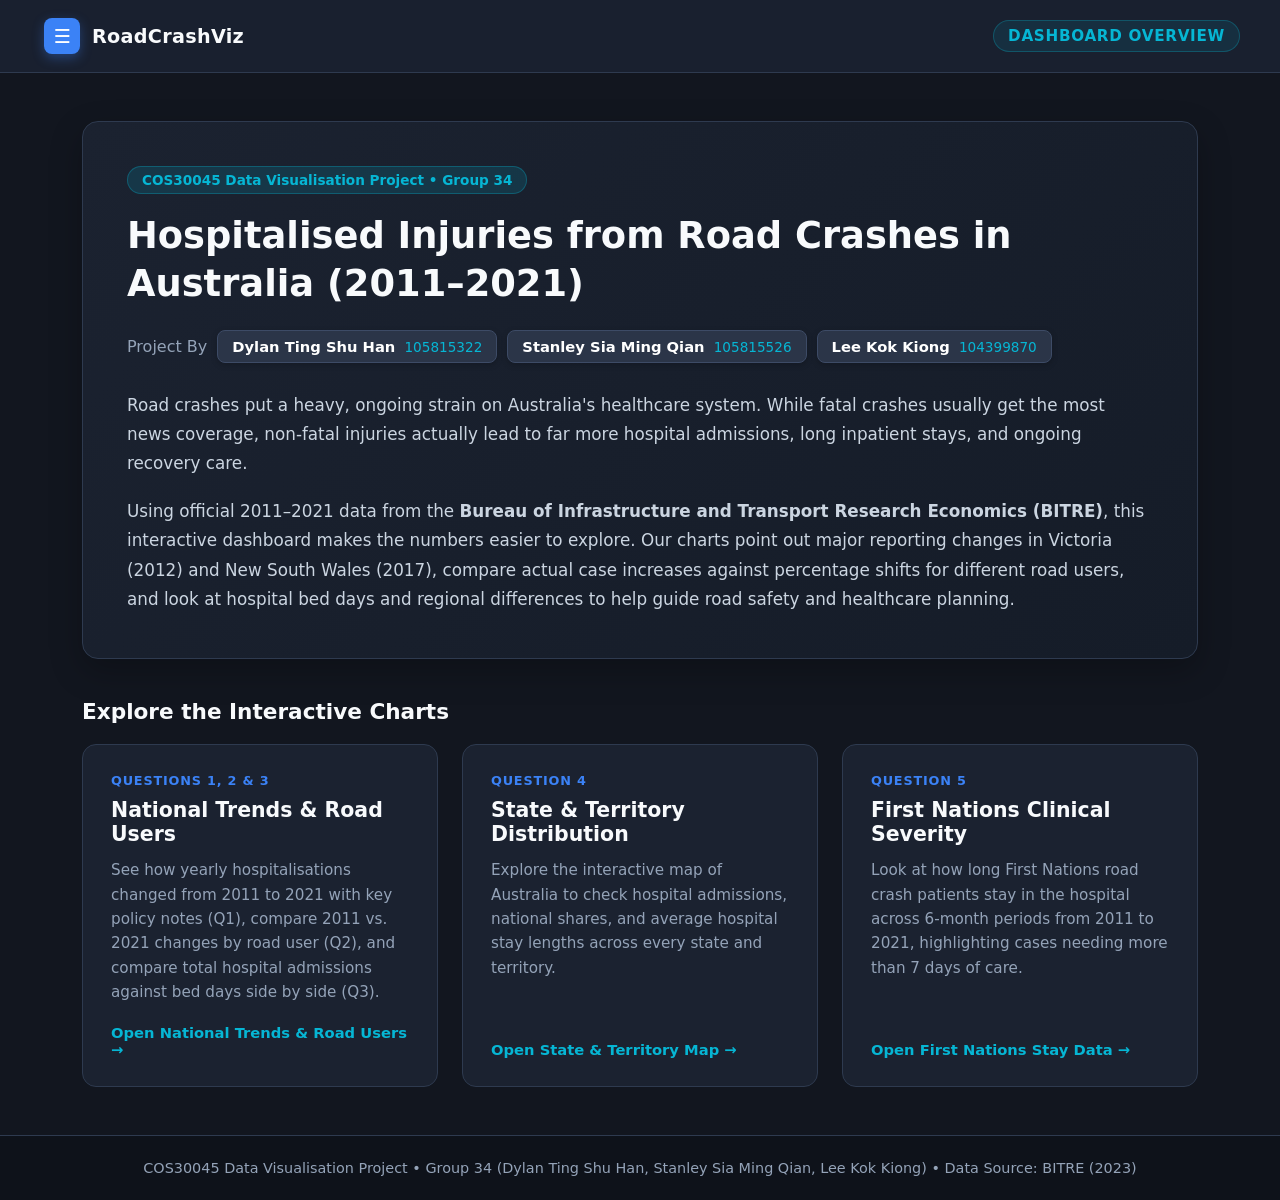
==== commit 64cf5073: "Updated Version 4 refine the text and background" ====
--- a/index.html
+++ b/index.html
@@ -339,22 +339,22 @@
 
             <!-- Dropdown Menu for All Project Pages -->
             <div class="dropdown-menu" id="dropdownMenu">
-                <div class="dropdown-header">Select Visualisation Topic</div>
+                <div class="dropdown-header">Choose a Section</div>
                 <a href="index.html" class="dropdown-link active">
                     <span class="dropdown-link-title">Dashboard Overview</span>
-                    <span class="dropdown-link-sub">Project Scope, Motivation & Team</span>
+                    <span class="dropdown-link-sub">Project background, goals &amp; team</span>
                 </a>
                 <a href="Q1_2_3.html" class="dropdown-link">
-                    <span class="dropdown-link-title">National Trends & Road Users</span>
-                    <span class="dropdown-link-sub">Q1 Trajectory, Q2 Net Shift & Q3 Bed Burden</span>
+                    <span class="dropdown-link-title">National Trends &amp; Road Users</span>
+                    <span class="dropdown-link-sub">Q1 yearly trends, Q2 road user changes &amp; Q3 bed days</span>
                 </a>
                 <a href="q4_australia_map.html" class="dropdown-link">
-                    <span class="dropdown-link-title">State & Territory Distribution</span>
-                    <span class="dropdown-link-sub">Q4 Jurisdictional Geographic Map (2021)</span>
+                    <span class="dropdown-link-title">State &amp; Territory Distribution</span>
+                    <span class="dropdown-link-sub">Q4 state-by-state map across Australia</span>
                 </a>
                 <a href="q5_first_nations.html" class="dropdown-link">
                     <span class="dropdown-link-title">First Nations Clinical Severity</span>
-                    <span class="dropdown-link-sub">Q5 Inpatient Stay Duration Distribution</span>
+                    <span class="dropdown-link-sub">Q5 hospital stay lengths for First Nations patients</span>
                 </a>
             </div>
         </div>
@@ -377,48 +377,48 @@
 
             <div class="narrative-text">
                 <p>
-                    Road traffic crashes impose a severe and ongoing burden on the Australian healthcare system. While road fatalities frequently dominate media headlines and policy debates, non-fatal hospitalised injuries represent a substantially larger clinical and economic challenge—resulting in tens of thousands of annual admissions, prolonged inpatient bed stays, and long-term rehabilitation needs.
+                    Road crashes put a heavy, ongoing strain on Australia's healthcare system. While fatal crashes usually get the most news coverage, non-fatal injuries actually lead to far more hospital admissions, long inpatient stays, and ongoing recovery care.
                 </p>
                 <p>
-                    Drawing on official open-access datasets compiled by the <strong>Bureau of Infrastructure and Transport Research Economics (BITRE)</strong> from 2011 to 2021, this interactive data story addresses key usability and transparency limitations in standard government dashboards. Specifically, our visualisations highlight structural reporting discontinuities in Victoria (2012) and New South Wales (2017), contrast absolute volume changes against relative percentage shifts across road user groups, evaluate cumulative hospital bed-day strain, and examine regional and demographic severity patterns to support evidence-based healthcare resource allocation.
+                    Using official 2011–2021 data from the <strong>Bureau of Infrastructure and Transport Research Economics (BITRE)</strong>, this interactive dashboard makes the numbers easier to explore. Our charts point out major reporting changes in Victoria (2012) and New South Wales (2017), compare actual case increases against percentage shifts for different road users, and look at hospital bed days and regional differences to help guide road safety and healthcare planning.
                 </p>
             </div>
         </section>
 
         <!-- Topic Storyboard Modules -->
-        <h2 class="section-heading">Explore the Interactive Data Story</h2>
+        <h2 class="section-heading">Explore the Interactive Charts</h2>
         <section class="page-cards">
             <a href="Q1_2_3.html" class="page-card">
                 <div>
-                    <div class="page-card-tag">Research Questions 1, 2 & 3</div>
-                    <h3>National Trends & Road Users</h3>
+                    <div class="page-card-tag">Questions 1, 2 &amp; 3</div>
+                    <h3>National Trends &amp; Road Users</h3>
                     <p>
-                        Explore the 2011–2021 national hospitalisation trajectory with policy break annotations (Q1), compare 2011 vs. 2021 road user shifts via a diverging bar chart (Q2), and inspect cumulative hospitalisations against bed days in a linked butterfly chart (Q3).
+                        See how yearly hospitalisations changed from 2011 to 2021 with key policy notes (Q1), compare 2011 vs. 2021 changes by road user (Q2), and compare total hospital admissions against bed days side by side (Q3).
                     </p>
                 </div>
-                <div class="card-cta">Explore National Trends & Road Users →</div>
+                <div class="card-cta">Open National Trends &amp; Road Users →</div>
             </a>
 
             <a href="q4_australia_map.html" class="page-card">
                 <div>
-                    <div class="page-card-tag">Research Question 4</div>
-                    <h3>State & Territory Distribution</h3>
+                    <div class="page-card-tag">Question 4</div>
+                    <h3>State &amp; Territory Distribution</h3>
                     <p>
-                        Interact with the Australian state and territory choropleth map to inspect regional hospitalisation volumes, national shares, and average bed-day severity across NSW, VIC, QLD, WA, SA, TAS, ACT, and NT.
+                        Explore the interactive map of Australia to check hospital admissions, national shares, and average hospital stay lengths across every state and territory.
                     </p>
                 </div>
-                <div class="card-cta">Explore State & Territory Distribution →</div>
+                <div class="card-cta">Open State &amp; Territory Map →</div>
             </a>
 
             <a href="q5_first_nations.html" class="page-card">
                 <div>
-                    <div class="page-card-tag">Research Question 5</div>
+                    <div class="page-card-tag">Question 5</div>
                     <h3>First Nations Clinical Severity</h3>
                     <p>
-                        Examine the frequency distribution of average hospital inpatient stay lengths among First Nations road crash patients across 6-month reporting periods (2011–2021), highlighting cohorts requiring prolonged acute care exceeding 7 days.
+                        Look at how long First Nations road crash patients stay in the hospital across 6-month periods from 2011 to 2021, highlighting cases needing more than 7 days of care.
                     </p>
                 </div>
-                <div class="card-cta">Explore First Nations Clinical Severity →</div>
+                <div class="card-cta">Open First Nations Stay Data →</div>
             </a>
         </section>
     </main>
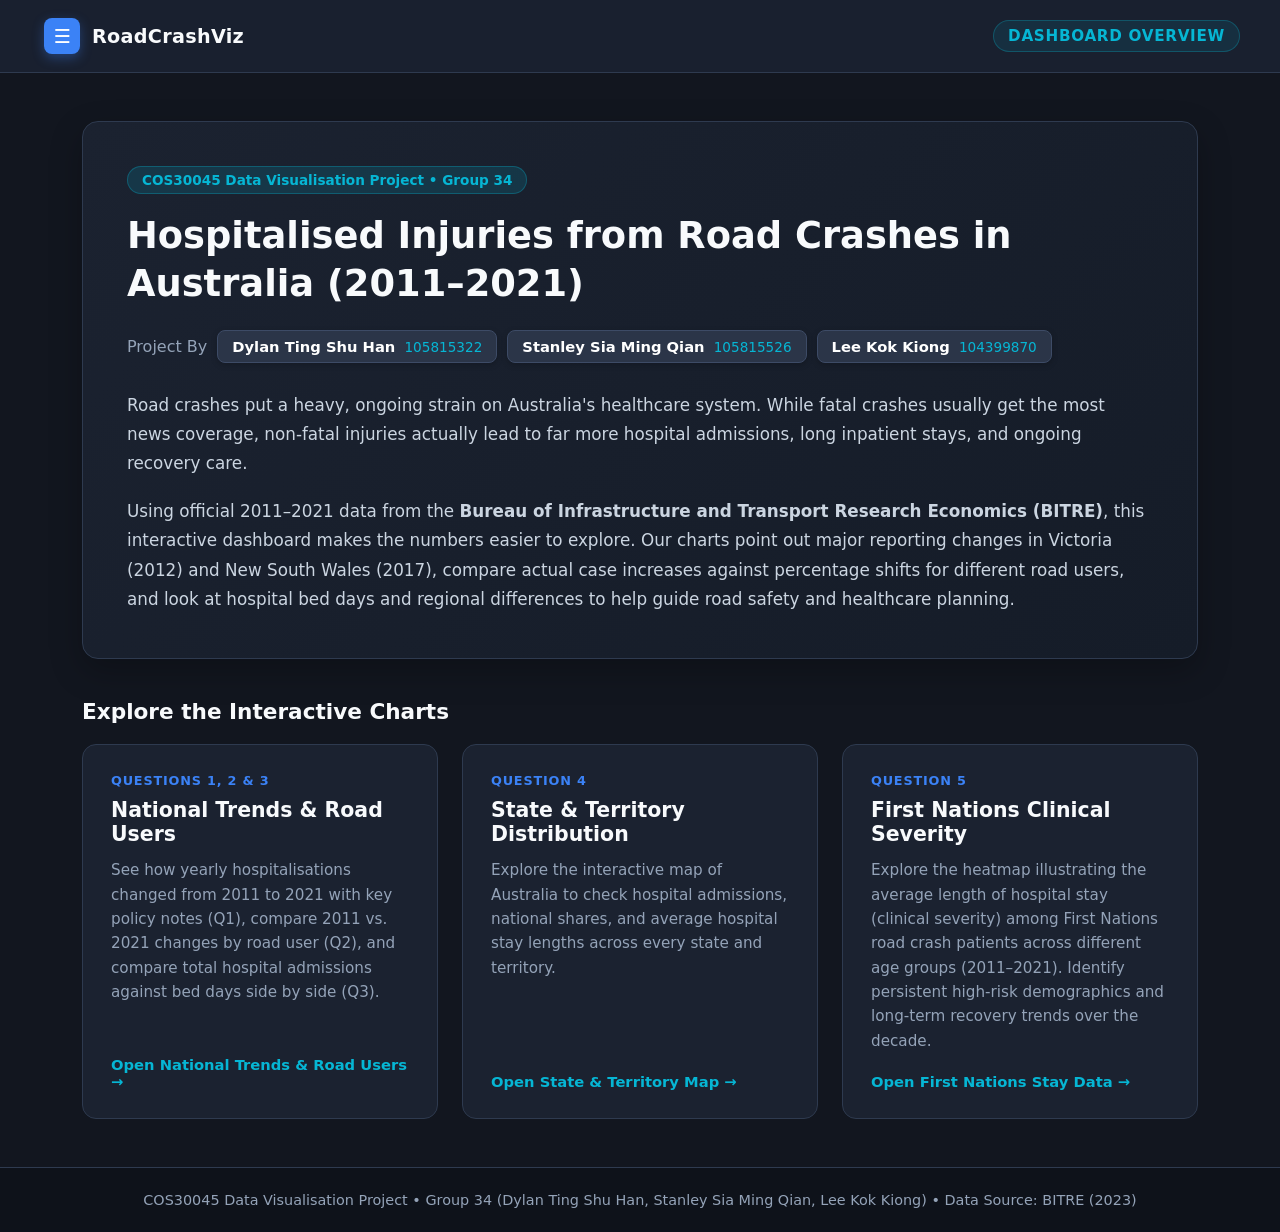
==== commit ad699e36: "Updated Version 5 improve all part of the RoadCrashViz" ====
--- a/index.html
+++ b/index.html
@@ -415,7 +415,7 @@
                     <div class="page-card-tag">Question 5</div>
                     <h3>First Nations Clinical Severity</h3>
                     <p>
-                        Look at how long First Nations road crash patients stay in the hospital across 6-month periods from 2011 to 2021, highlighting cases needing more than 7 days of care.
+                        Explore the heatmap illustrating the average length of hospital stay (clinical severity) among First Nations road crash patients across different age groups (2011–2021). Identify persistent high-risk demographics and long-term recovery trends over the decade.
                     </p>
                 </div>
                 <div class="card-cta">Open First Nations Stay Data →</div>
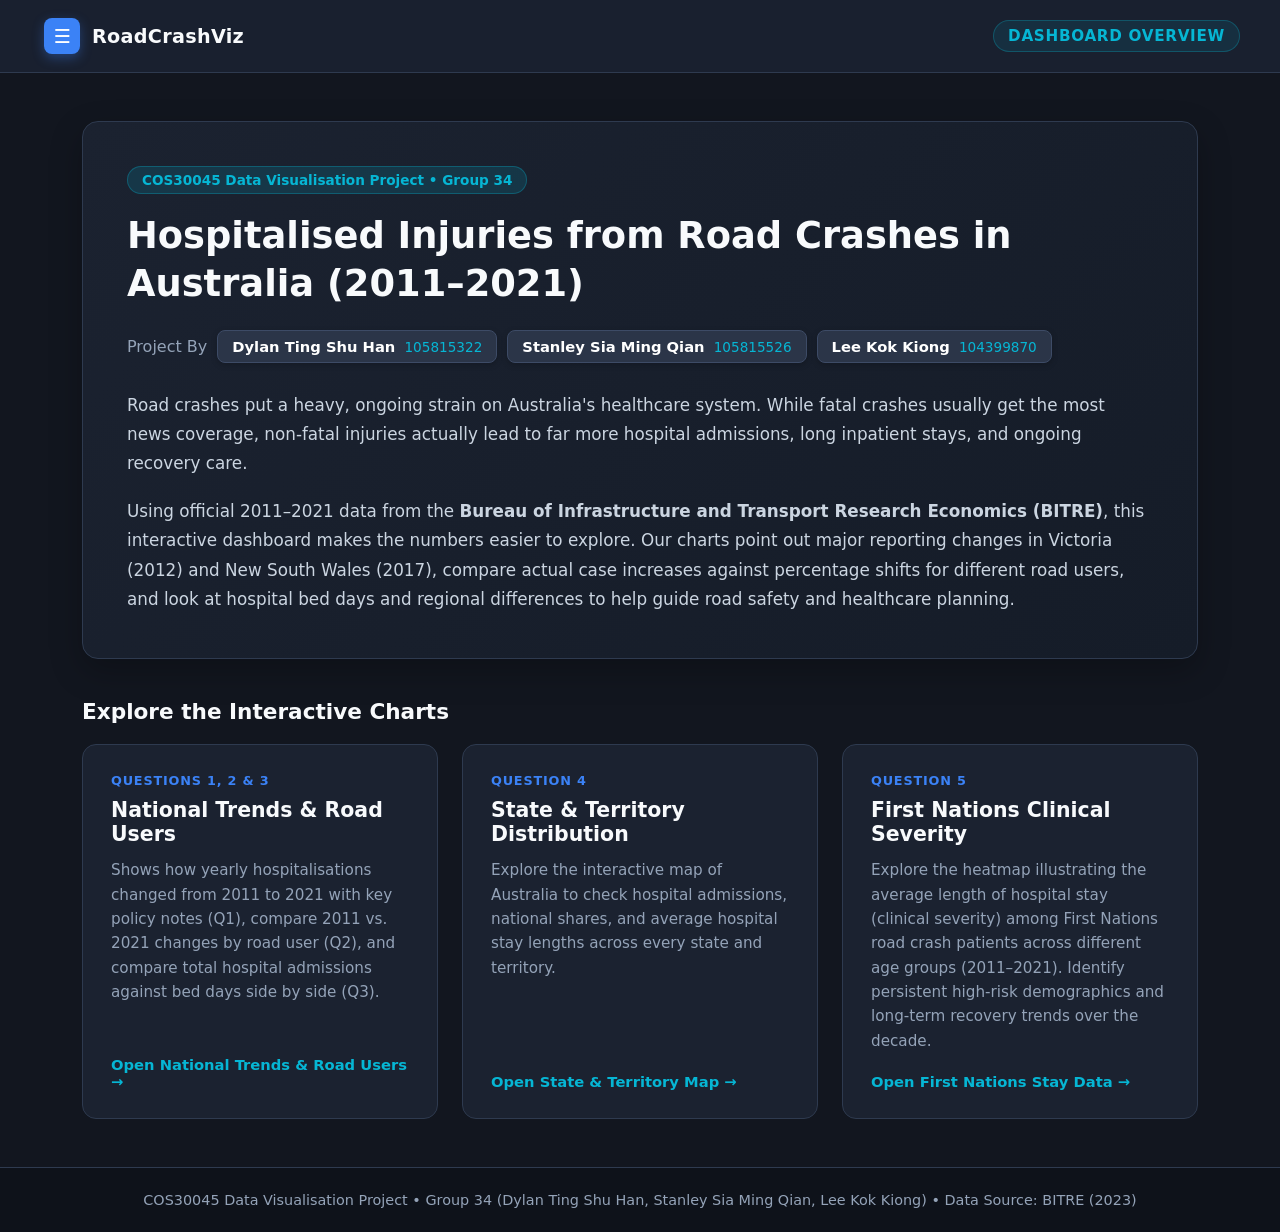
==== commit 8274d18d: "Updated Version 6 Improved the file alignment and small updated codes" ====
--- a/index.html
+++ b/index.html
@@ -32,7 +32,6 @@
             flex-direction: column;
         }
 
-        /* Responsive Top Navigation Bar (Adapts to Any Browser Width) */
         .navbar {
             display: flex;
             justify-content: space-between;
@@ -113,7 +112,6 @@
             white-space: nowrap;
         }
 
-        /* Left-Top Dropdown Navigation Menu */
         .dropdown-menu {
             position: absolute;
             top: calc(100% + 12px);
@@ -175,7 +173,6 @@
             color: var(--text-muted);
         }
 
-        /* Main Container */
         .container {
             width: 100%;
             max-width: 1180px;
@@ -184,7 +181,6 @@
             flex: 1;
         }
 
-        /* Hero Banner with Author Badges */
         .hero-banner {
             background: linear-gradient(135deg, #1b2230 0%, #151c28 100%);
             border: 1px solid var(--border-color);
@@ -252,7 +248,6 @@
             margin-bottom: 0;
         }
 
-        /* Topic Navigation Cards */
         .section-heading {
             font-size: 1.35rem;
             font-weight: 700;
@@ -329,7 +324,6 @@
 </head>
 <body>
 
-    <!-- Responsive Top Navigation Bar -->
     <nav class="navbar">
         <div class="nav-left">
             <button class="menu-toggle" id="menuBtn" aria-label="Toggle Navigation Menu">
@@ -337,22 +331,21 @@
                 <span class="brand-title">RoadCrashViz</span>
             </button>
 
-            <!-- Dropdown Menu for All Project Pages -->
             <div class="dropdown-menu" id="dropdownMenu">
                 <div class="dropdown-header">Choose a Section</div>
                 <a href="index.html" class="dropdown-link active">
                     <span class="dropdown-link-title">Dashboard Overview</span>
                     <span class="dropdown-link-sub">Project background, goals &amp; team</span>
                 </a>
-                <a href="Q1_2_3.html" class="dropdown-link">
+                <a href="html/q1_2_3.html" class="dropdown-link">
                     <span class="dropdown-link-title">National Trends &amp; Road Users</span>
                     <span class="dropdown-link-sub">Q1 yearly trends, Q2 road user changes &amp; Q3 bed days</span>
                 </a>
-                <a href="q4_australia_map.html" class="dropdown-link">
+                <a href="html/q4_australia_map.html" class="dropdown-link">
                     <span class="dropdown-link-title">State &amp; Territory Distribution</span>
                     <span class="dropdown-link-sub">Q4 state-by-state map across Australia</span>
                 </a>
-                <a href="q5_first_nations.html" class="dropdown-link">
+                <a href="html/q5_first_nations.html" class="dropdown-link">
                     <span class="dropdown-link-title">First Nations Clinical Severity</span>
                     <span class="dropdown-link-sub">Q5 hospital stay lengths for First Nations patients</span>
                 </a>
@@ -362,7 +355,6 @@
         <div class="page-indicator">Dashboard Overview</div>
     </nav>
 
-    <!-- Main Content -->
     <main class="container">
         <section class="hero-banner">
             <span class="project-tag">COS30045 Data Visualisation Project • Group 34</span>
@@ -385,21 +377,20 @@
             </div>
         </section>
 
-        <!-- Topic Storyboard Modules -->
         <h2 class="section-heading">Explore the Interactive Charts</h2>
         <section class="page-cards">
-            <a href="Q1_2_3.html" class="page-card">
+            <a href="html/q1_2_3.html" class="page-card">
                 <div>
                     <div class="page-card-tag">Questions 1, 2 &amp; 3</div>
                     <h3>National Trends &amp; Road Users</h3>
                     <p>
-                        See how yearly hospitalisations changed from 2011 to 2021 with key policy notes (Q1), compare 2011 vs. 2021 changes by road user (Q2), and compare total hospital admissions against bed days side by side (Q3).
+                        Shows how yearly hospitalisations changed from 2011 to 2021 with key policy notes (Q1), compare 2011 vs. 2021 changes by road user (Q2), and compare total hospital admissions against bed days side by side (Q3).
                     </p>
                 </div>
                 <div class="card-cta">Open National Trends &amp; Road Users →</div>
             </a>
 
-            <a href="q4_australia_map.html" class="page-card">
+            <a href="html/q4_australia_map.html" class="page-card">
                 <div>
                     <div class="page-card-tag">Question 4</div>
                     <h3>State &amp; Territory Distribution</h3>
@@ -410,7 +401,7 @@
                 <div class="card-cta">Open State &amp; Territory Map →</div>
             </a>
 
-            <a href="q5_first_nations.html" class="page-card">
+            <a href="html/q5_first_nations.html" class="page-card">
                 <div>
                     <div class="page-card-tag">Question 5</div>
                     <h3>First Nations Clinical Severity</h3>
